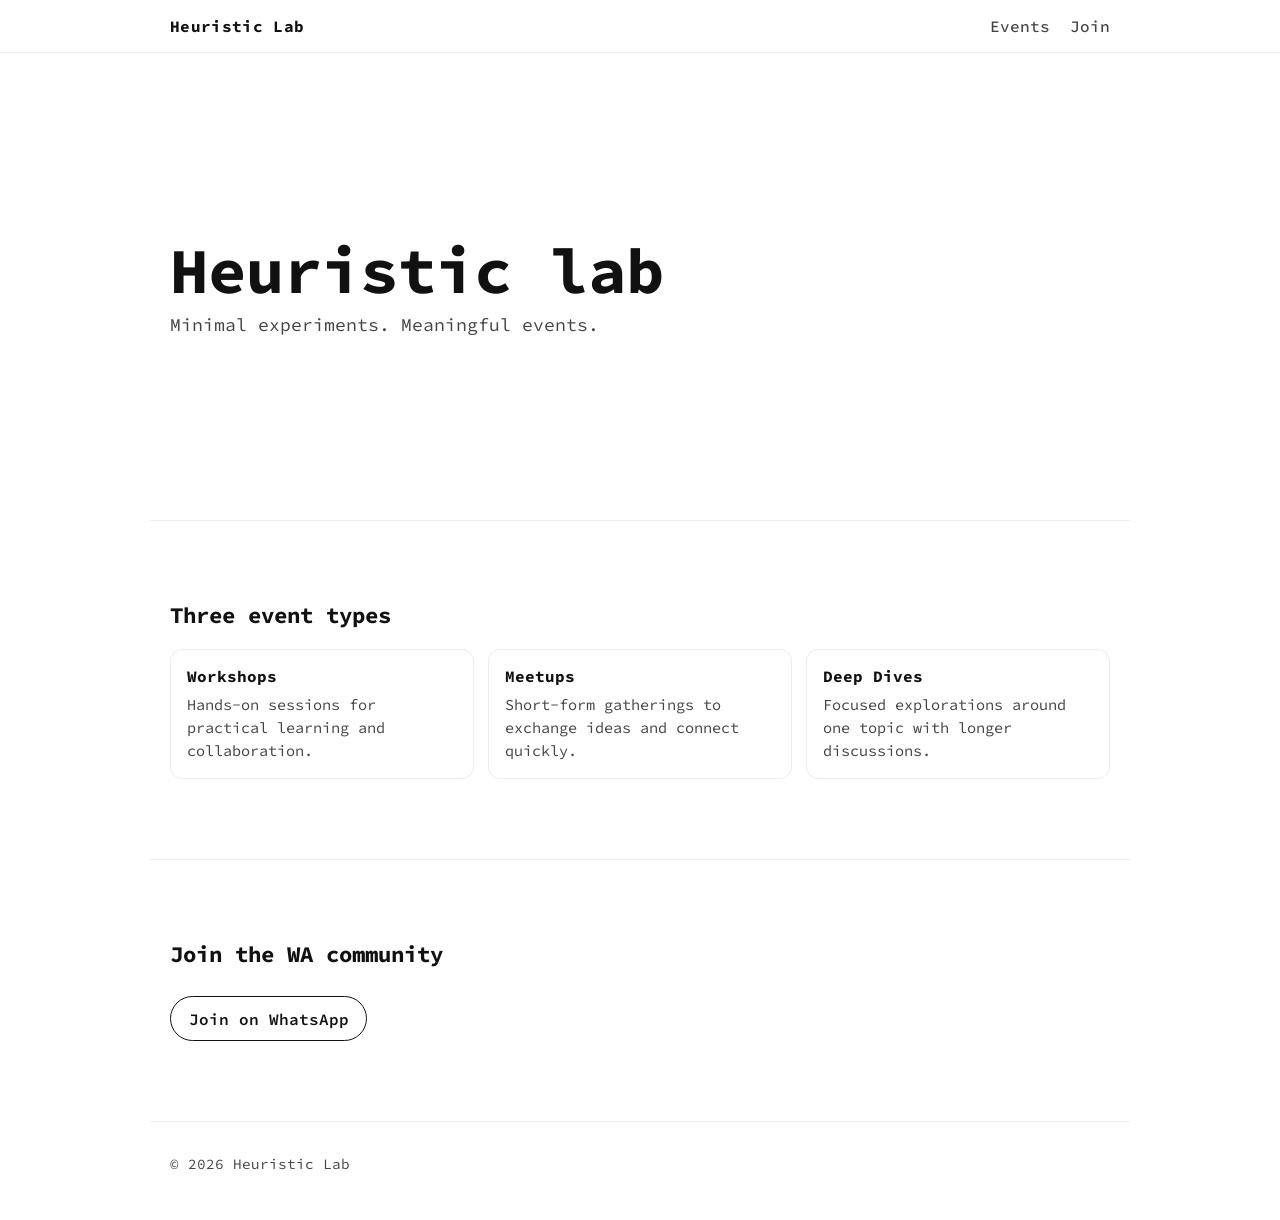
==== index.html @ c2f9e59e "github pages files" ====
<!doctype html>
<html lang="en">
  <head>
    <meta charset="UTF-8" />
    <meta name="viewport" content="width=device-width, initial-scale=1.0" />
    <title>Heuristic Lab</title>
    <link rel="preconnect" href="https://fonts.googleapis.com" />
    <link rel="preconnect" href="https://fonts.gstatic.com" crossorigin />
    <link
      href="https://fonts.googleapis.com/css2?family=Source+Code+Pro:wght@400;500;700&display=swap"
      rel="stylesheet"
    />
    <link rel="stylesheet" href="styles.css" />
  </head>
  <body>
    <header class="top-menu">
      <nav class="menu-wrap" aria-label="Main navigation">
        <a href="#home" class="brand glow-text">Heuristic Lab</a>
        <ul class="menu-links">
          <li><a href="#events">Events</a></li>
          <li><a href="#join">Join</a></li>
        </ul>
      </nav>
    </header>

    <main>
      <section id="home" class="section hero">
        <h1 class="glow-text">Heuristic lab</h1>
        <p>Minimal experiments. Meaningful events.</p>
      </section>

      <section id="events" class="section events">
        <h2>Three event types</h2>
        <div class="event-grid">
          <article class="event-card">
            <h3 class="glow-text">Workshops</h3>
            <p>Hands-on sessions for practical learning and collaboration.</p>
          </article>
          <article class="event-card">
            <h3 class="glow-text">Meetups</h3>
            <p>Short-form gatherings to exchange ideas and connect quickly.</p>
          </article>
          <article class="event-card">
            <h3 class="glow-text">Deep Dives</h3>
            <p>Focused explorations around one topic with longer discussions.</p>
          </article>
        </div>
      </section>

      <section id="join" class="section cta">
        <h2>Join the WA community</h2>
        <a
          class="cta-button"
          href="https://chat.whatsapp.com/"
          target="_blank"
          rel="noopener noreferrer"
          >Join on WhatsApp</a
        >
      </section>
    </main>

    <footer class="footer">
      <p>© 2026 Heuristic Lab</p>
    </footer>
  </body>
</html>
---- styles.css ----
:root {
  --bg: #ffffff;
  --text: #111111;
  --muted: #444444;
  --line: #ececec;
  --glow-soft: rgba(70, 120, 255, 0.2);
  --glow-mid: rgba(70, 120, 255, 0.33);
}

* {
  box-sizing: border-box;
}

html,
body {
  margin: 0;
  padding: 0;
  background: var(--bg);
  color: var(--text);
  font-family: "Source Code Pro", ui-monospace, SFMono-Regular, Menlo, Monaco,
    Consolas, "Liberation Mono", "Courier New", monospace;
  scroll-behavior: smooth;
}

a {
  color: inherit;
  text-decoration: none;
}

.top-menu {
  position: sticky;
  top: 0;
  z-index: 10;
  background: rgba(255, 255, 255, 0.9);
  border-bottom: 1px solid var(--line);
  backdrop-filter: blur(8px);
}

.menu-wrap {
  max-width: 980px;
  margin: 0 auto;
  padding: 1rem 1.25rem;
  display: flex;
  justify-content: space-between;
  align-items: center;
}

.brand {
  font-weight: 700;
  letter-spacing: 0.02em;
}

.menu-links {
  list-style: none;
  margin: 0;
  padding: 0;
  display: flex;
  gap: 1.25rem;
}

.menu-links a {
  font-weight: 500;
  color: var(--muted);
}

.menu-links a:hover {
  color: var(--text);
}

.section {
  max-width: 980px;
  margin: 0 auto;
  padding: 5rem 1.25rem;
}

.hero {
  min-height: 52vh;
  display: grid;
  align-content: center;
  gap: 0.5rem;
  border-bottom: 1px solid var(--line);
}

.hero h1 {
  margin: 0;
  font-size: clamp(2rem, 6vw, 4rem);
  line-height: 1.05;
}

.hero p {
  margin: 0;
  color: var(--muted);
  font-size: clamp(1rem, 2vw, 1.125rem);
}

.events h2,
.cta h2 {
  margin: 0 0 1.25rem;
  font-size: 1.4rem;
}

.event-grid {
  display: grid;
  grid-template-columns: repeat(3, minmax(0, 1fr));
  gap: 0.9rem;
}

.event-card {
  border: 1px solid var(--line);
  border-radius: 12px;
  padding: 1rem;
}

.event-card h3 {
  margin: 0 0 0.5rem;
  font-size: 1rem;
}

.event-card p {
  margin: 0;
  color: var(--muted);
  font-size: 0.95rem;
  line-height: 1.5;
}

.cta {
  border-top: 1px solid var(--line);
  border-bottom: 1px solid var(--line);
}

.cta-button {
  display: inline-block;
  margin-top: 0.5rem;
  padding: 0.7rem 1.1rem;
  border: 1px solid var(--text);
  border-radius: 999px;
  font-weight: 600;
  transition: transform 160ms ease, box-shadow 220ms ease, background 220ms ease;
}

.cta-button:hover {
  transform: translateY(-1px);
  background: #fafafa;
  box-shadow: 0 0 0 1px #fff, 0 0 18px var(--glow-soft);
}

.footer {
  max-width: 980px;
  margin: 0 auto;
  padding: 1.2rem 1.25rem 2rem;
  color: var(--muted);
  font-size: 0.9rem;
}

.glow-text {
  animation: textGlow 4.2s ease-in-out infinite alternate;
}

@keyframes textGlow {
  0% {
    text-shadow: 0 0 0 transparent;
  }
  100% {
    text-shadow: 0 0 8px var(--glow-soft), 0 0 20px var(--glow-mid);
  }
}

@media (max-width: 820px) {
  .event-grid {
    grid-template-columns: 1fr;
  }

  .menu-links {
    gap: 0.8rem;
  }
}
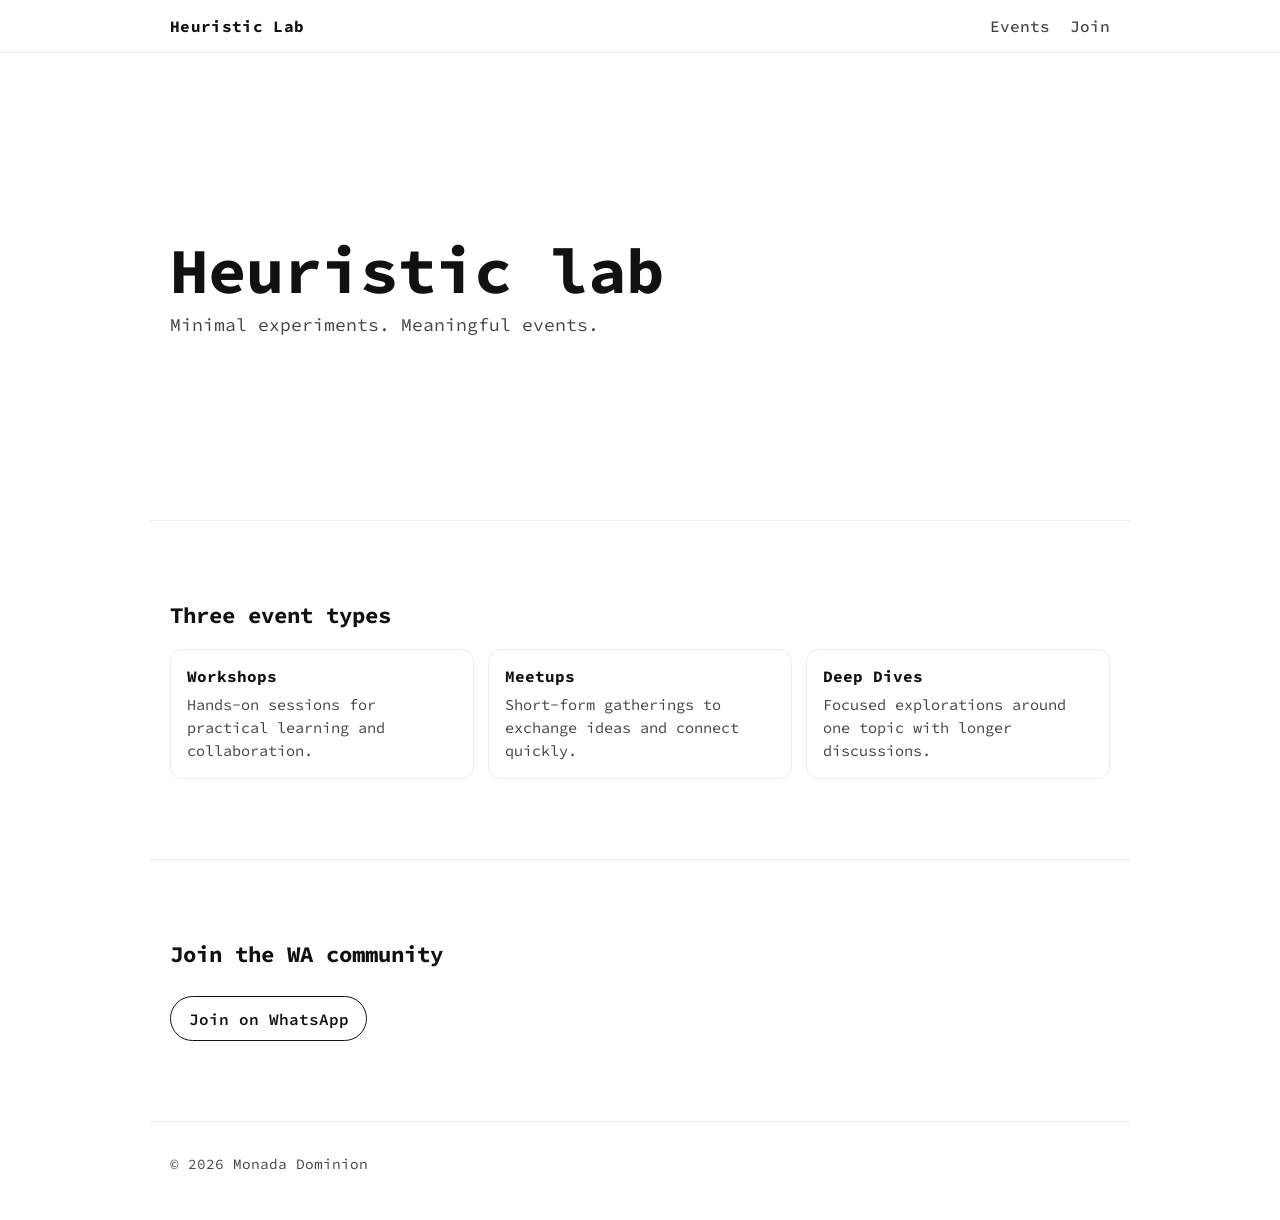
==== commit e0b4a821: "md" ====
--- a/index.html
+++ b/index.html
@@ -60,7 +60,7 @@
     </main>
 
     <footer class="footer">
-      <p>© 2026 Heuristic Lab</p>
+      <p>© 2026 Monada Dominion</p>
     </footer>
   </body>
 </html>
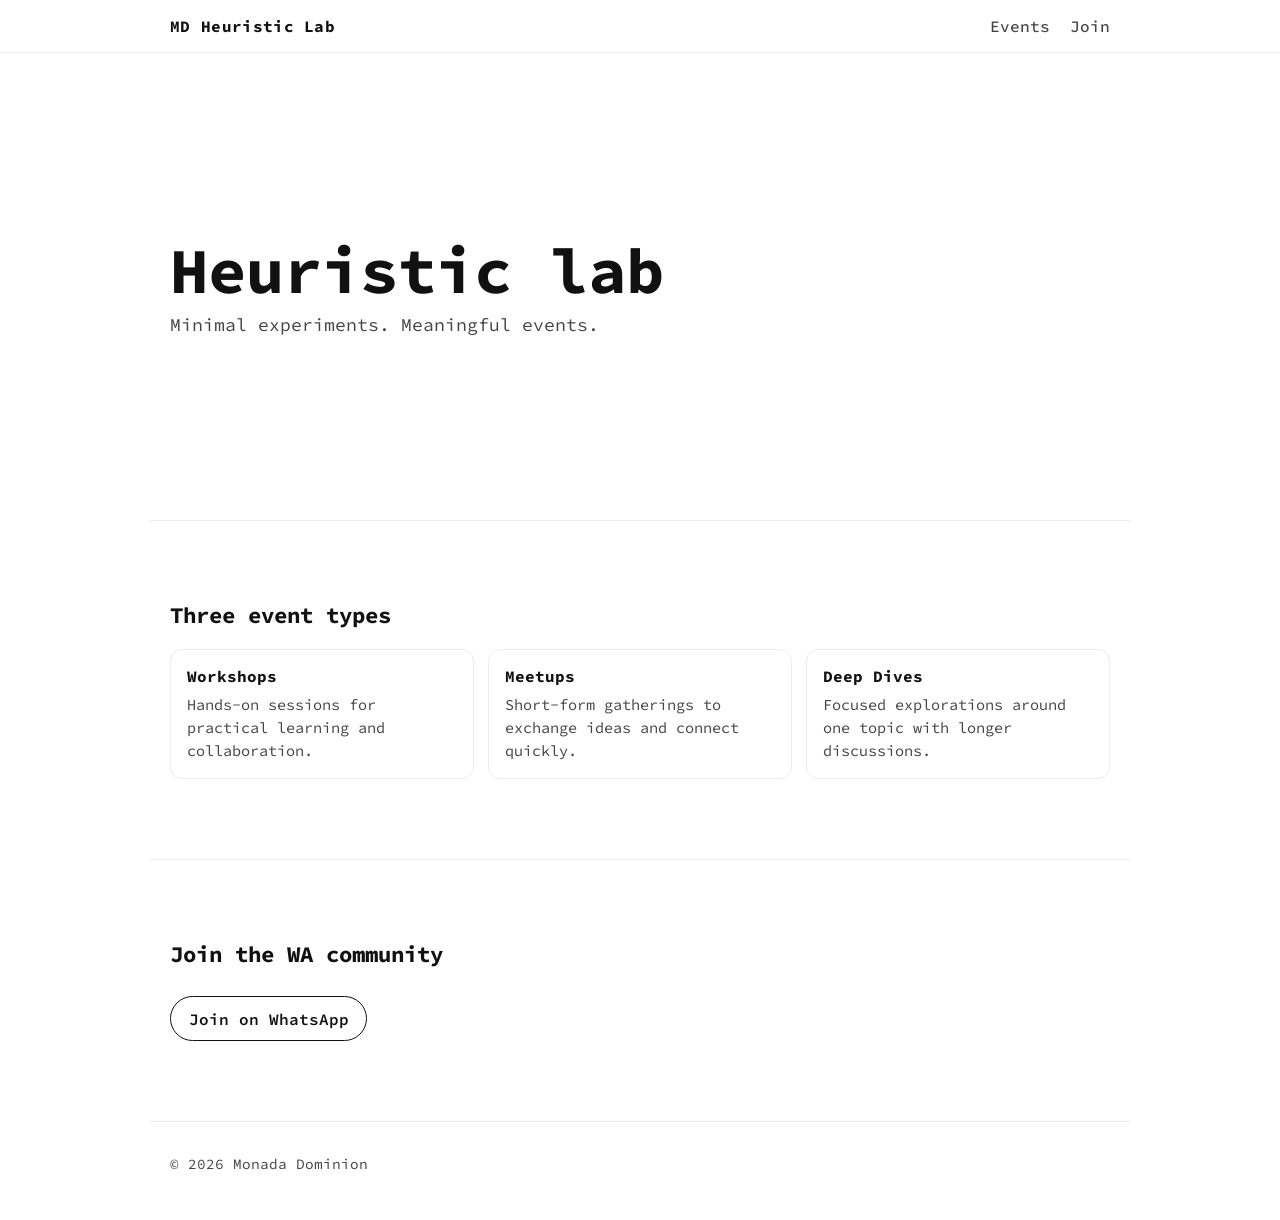
==== commit a0e3284b: "md" ====
--- a/index.html
+++ b/index.html
@@ -15,7 +15,7 @@
   <body>
     <header class="top-menu">
       <nav class="menu-wrap" aria-label="Main navigation">
-        <a href="#home" class="brand glow-text">Heuristic Lab</a>
+        <a href="#home" class="brand glow-text">MD Heuristic Lab</a>
         <ul class="menu-links">
           <li><a href="#events">Events</a></li>
           <li><a href="#join">Join</a></li>
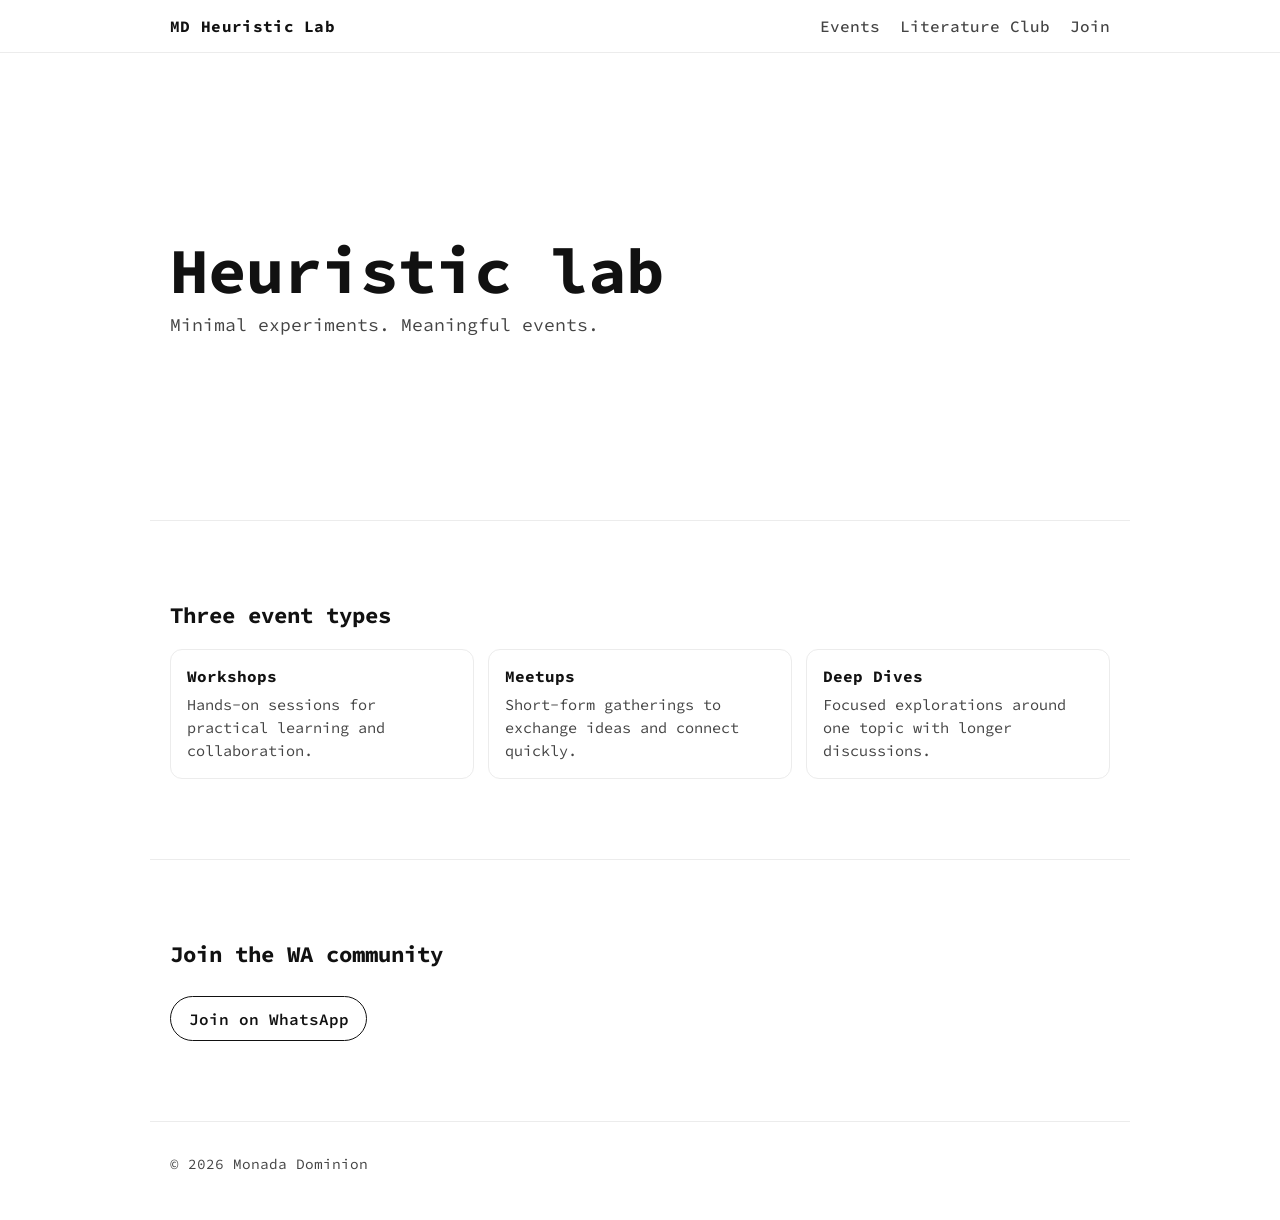
==== commit 8b305895: "Literature Club template" ====
--- a/index.html
+++ b/index.html
@@ -18,6 +18,7 @@
         <a href="#home" class="brand glow-text">MD Heuristic Lab</a>
         <ul class="menu-links">
           <li><a href="#events">Events</a></li>
+          <li><a href="literature-club/index.html">Literature Club</a></li>
           <li><a href="#join">Join</a></li>
         </ul>
       </nav>
@@ -32,10 +33,12 @@
       <section id="events" class="section events">
         <h2>Three event types</h2>
         <div class="event-grid">
-          <article class="event-card">
-            <h3 class="glow-text">Workshops</h3>
-            <p>Hands-on sessions for practical learning and collaboration.</p>
-          </article>
+          <a href="workshops/heuristic-lab.html">
+            <article class="event-card">
+              <h3 class="glow-text">Workshops</h3>
+              <p>Hands-on sessions for practical learning and collaboration.</p>
+            </article>
+          </a>
           <article class="event-card">
             <h3 class="glow-text">Meetups</h3>
             <p>Short-form gatherings to exchange ideas and connect quickly.</p>
--- a/styles.css
+++ b/styles.css
@@ -109,6 +109,14 @@
   border: 1px solid var(--line);
   border-radius: 12px;
   padding: 1rem;
+  transition: transform 160ms ease, box-shadow 220ms ease, border-color 220ms ease;
+  height: 100%;
+}
+
+.event-card:hover {
+  border-color: var(--text);
+  box-shadow: 0 4px 20px var(--glow-soft);
+  transform: translateY(-2px);
 }
 
 .event-card h3 {
@@ -165,6 +173,47 @@
   }
 }
 
+/* Content Pages */
+.subtitle {
+  color: var(--muted);
+  font-size: 1.2rem;
+  margin-top: -0.5rem;
+  margin-bottom: 2rem;
+}
+
+.content-block {
+  margin-top: 3rem;
+}
+
+.content-block h2 {
+  font-size: 1.4rem;
+  margin-bottom: 1.5rem;
+  border-bottom: 1px solid var(--line);
+  padding-bottom: 0.5rem;
+}
+
+.content-block p {
+  line-height: 1.6;
+  margin-bottom: 1.2rem;
+  color: var(--muted);
+}
+
+.content-block ul, 
+.content-block ol {
+  padding-left: 1.2rem;
+  margin-bottom: 1.5rem;
+  color: var(--muted);
+}
+
+.content-block li {
+  margin-bottom: 0.8rem;
+  line-height: 1.5;
+}
+
+.content-block strong {
+  color: var(--text);
+}
+
 @media (max-width: 820px) {
   .event-grid {
     grid-template-columns: 1fr;
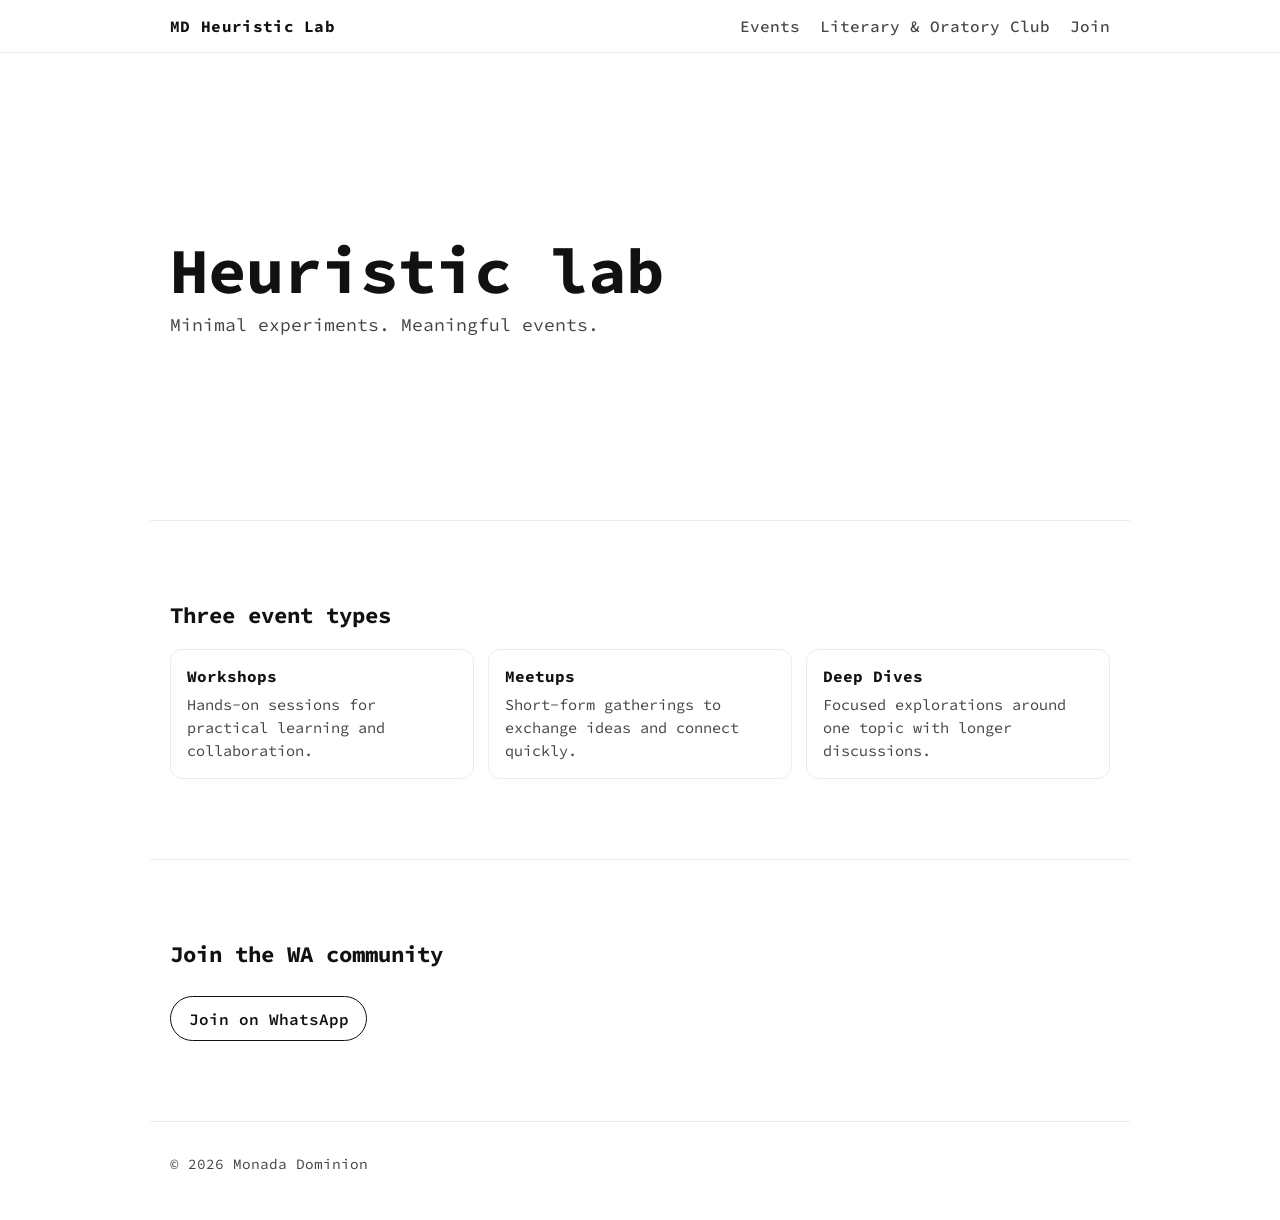
==== commit 62f94039: "Literature Club prototype" ====
--- a/index.html
+++ b/index.html
@@ -18,7 +18,7 @@
         <a href="#home" class="brand glow-text">MD Heuristic Lab</a>
         <ul class="menu-links">
           <li><a href="#events">Events</a></li>
-          <li><a href="literature-club/index.html">Literature Club</a></li>
+          <li><a href="literature-club/index.html">Literary & Oratory Club</a></li>
           <li><a href="#join">Join</a></li>
         </ul>
       </nav>
